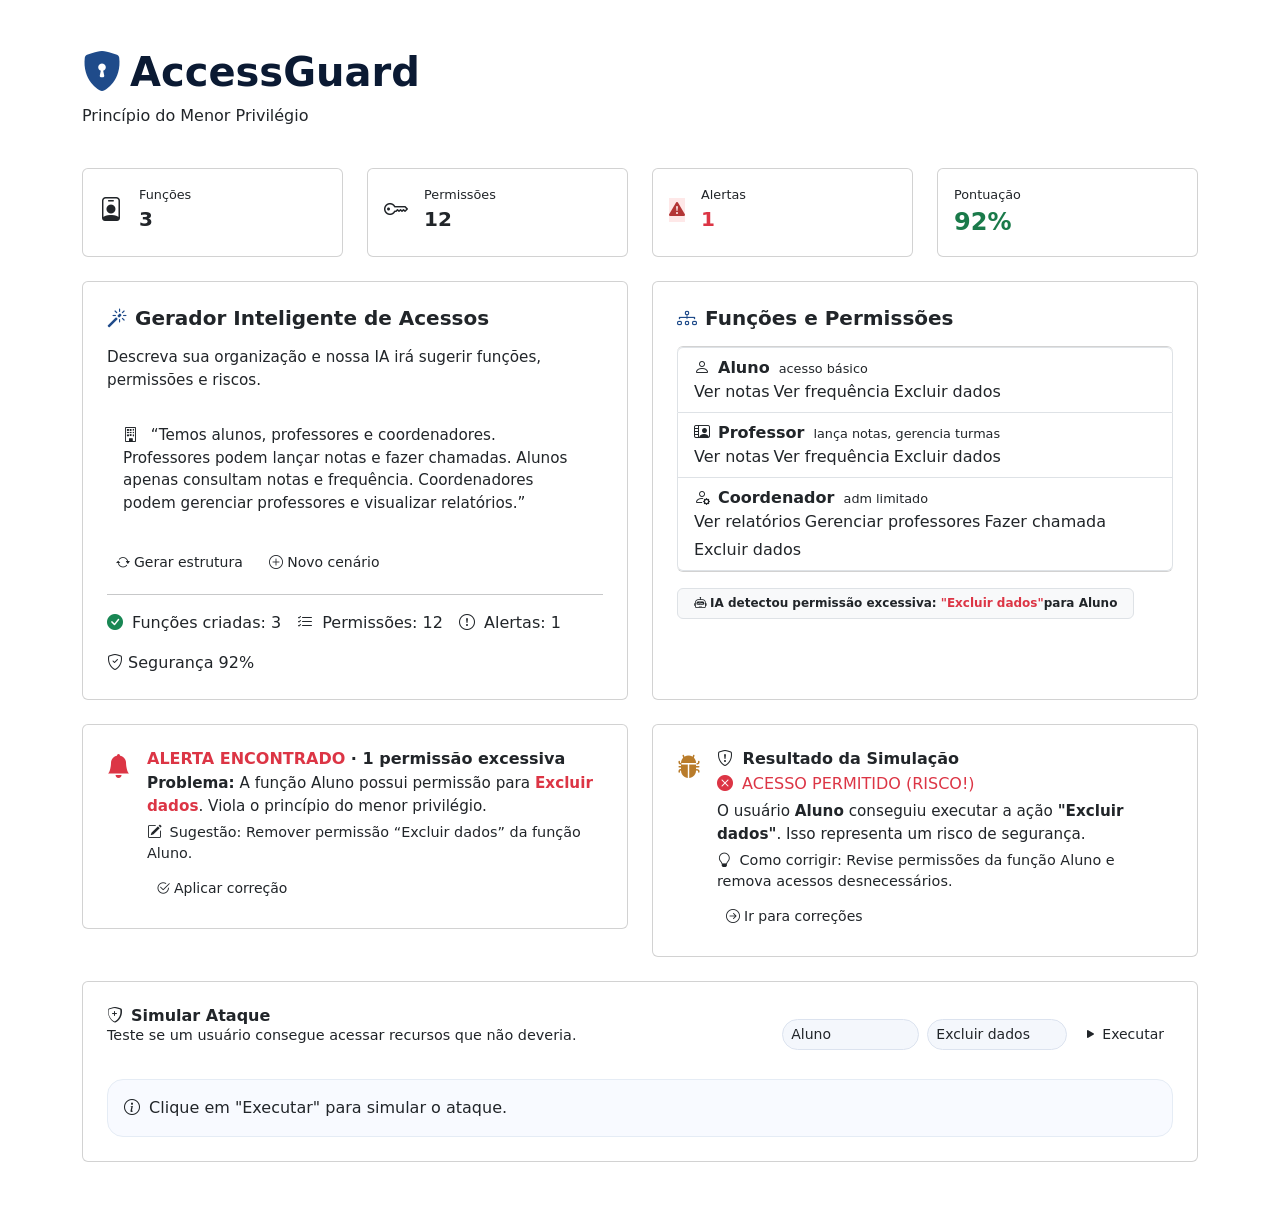
==== index.html @ 741db8fa "Add files via upload" ====
<!DOCTYPE html>
<html lang="pt-BR">
<head>
  <meta charset="UTF-8" />
  <meta name="viewport" content="width=device-width, initial-scale=1.0" />
  <title>AccessGuard</title>
  <link href="https://cdn.jsdelivr.net/npm/bootstrap@5.3.0-alpha1/dist/css/bootstrap.min.css" rel="stylesheet" />
  <link rel="stylesheet" href="https://cdn.jsdelivr.net/npm/bootstrap-icons@1.11.3/font/bootstrap-icons.min.css" />
  <link rel="stylesheet" href="css/style.css" />
</head>
<body>
  <div class="container py-4 py-md-5">

    <div class="d-flex flex-wrap align-items-center justify-content-between mb-4">
      <div>
        <h1 class="display-6 fw-bold" style="color: #0b1a33;">
          <i class="bi bi-shield-lock-fill me-2" style="color: #1f4b8a;"></i>AccessGuard
        </h1>
        <p class="text-muted-light">Princípio do Menor Privilégio</p>
      </div>
    </div>

    <div class="row g-3 g-md-4 mb-4">
      <div class="col-6 col-md-3">
        <div class="card p-3 h-100">
          <div class="d-flex align-items-center">
            <div class="icon-circle me-3"><i class="bi bi-person-badge fs-4"></i></div>
            <div><span class="text-muted-light d-block" style="font-size:0.8rem;">Funções</span><span class="fw-bold fs-5">3</span></div>
          </div>
        </div>
      </div>
      <div class="col-6 col-md-3">
        <div class="card p-3 h-100">
          <div class="d-flex align-items-center">
            <div class="icon-circle me-3"><i class="bi bi-key fs-4"></i></div>
            <div><span class="text-muted-light d-block" style="font-size:0.8rem;">Permissões</span><span class="fw-bold fs-5">12</span></div>
          </div>
        </div>
      </div>
      <div class="col-6 col-md-3">
        <div class="card p-3 h-100">
          <div class="d-flex align-items-center">
            <div class="icon-circle me-3" style="background: #fee8e8;"><i class="bi bi-exclamation-triangle-fill" style="color:#b33636;"></i></div>
            <div><span class="text-muted-light d-block" style="font-size:0.8rem;">Alertas</span><span class="fw-bold fs-5 text-danger">1</span></div>
          </div>
        </div>
      </div>
      <div class="col-6 col-md-3">
        <div class="card p-3 h-100 d-flex flex-row align-items-center justify-content-between">
          <div>
            <span class="text-muted-light d-block" style="font-size:0.8rem;">Pontuação</span>
            <span class="fw-bold fs-4" style="color: #1a7a4a;">92%</span>
          </div>
        </div>
      </div>
    </div>

    <div class="row g-3 g-md-4 mb-4">
      <div class="col-lg-6">
        <div class="card p-3 p-md-4 h-100">
          <h5 class="fw-bold mb-3"><i class="bi bi-magic me-2" style="color:#1f4b8a;"></i>Gerador Inteligente de Acessos</h5>
          <p class="text-muted-light" style="font-size:0.95rem;">Descreva sua organização e nossa IA irá sugerir funções, permissões e riscos.</p>
          <div class="bg-soft-primary p-3 rounded-4 mb-3">
            <p class="mb-0 fw-500" style="font-size:0.95rem;"><i class="bi bi-building me-2"></i> “Temos alunos, professores e coordenadores. Professores podem lançar notas e fazer chamadas. Alunos apenas consultam notas e frequência. Coordenadores podem gerenciar professores e visualizar relatórios.”</p>
          </div>
          <div class="d-flex flex-wrap gap-2">
            <button class="btn btn-primary-custom btn-sm" id="regenerateBtn"><i class="bi bi-arrow-repeat me-1"></i>Gerar estrutura</button>
            <button class="btn btn-outline-primary-custom btn-sm"><i class="bi bi-plus-circle"></i> Novo cenário</button>
          </div>
          <hr class="my-3">
          <div class="d-flex flex-wrap gap-2 gap-md-3">
            <span class="permission-badge"><i class="bi bi-check-circle-fill me-1 text-success"></i> Funções criadas: 3</span>
            <span class="permission-badge"><i class="bi bi-list-check me-1"></i> Permissões: 12</span>
            <span class="permission-badge danger"><i class="bi bi-exclamation-circle me-1"></i> Alertas: 1</span>
            <span class="permission-badge success"><i class="bi bi-shield-check"></i> Segurança 92%</span>
          </div>
        </div>
      </div>

      <div class="col-lg-6">
        <div class="card p-3 p-md-4 h-100">
          <h5 class="fw-bold mb-3"><i class="bi bi-diagram-3 me-2" style="color:#1f4b8a;"></i>Funções e Permissões</h5>
          <ul class="list-group">
            <li class="list-group-item d-flex flex-wrap justify-content-between align-items-center border-bottom-light">
              <span><i class="bi bi-person me-2"></i><strong>Aluno</strong> <span class="text-muted-light ms-1" style="font-size:0.8rem;">acesso básico</span></span>
              <span class="d-flex flex-wrap gap-1 mt-1 mt-sm-0">
                <span class="permission-badge">Ver notas</span>
                <span class="permission-badge">Ver frequência</span>
                <span class="permission-badge danger">Excluir dados</span>
              </span>
            </li>
            <li class="list-group-item d-flex flex-wrap justify-content-between align-items-center border-bottom-light">
              <span><i class="bi bi-person-video2 me-2"></i><strong>Professor</strong> <span class="text-muted-light ms-1" style="font-size:0.8rem;">lança notas, gerencia turmas</span></span>
              <span class="d-flex flex-wrap gap-1 mt-1 mt-sm-0">
                <span class="permission-badge">Ver notas</span>
                <span class="permission-badge">Ver frequência</span>
                <span class="permission-badge">Excluir dados</span>
              </span>
            </li>
            <li class="list-group-item d-flex flex-wrap justify-content-between align-items-center">
              <span><i class="bi bi-person-gear me-2"></i><strong>Coordenador</strong> <span class="text-muted-light ms-1" style="font-size:0.8rem;">adm limitado</span></span>
              <span class="d-flex flex-wrap gap-1 mt-1 mt-sm-0">
                <span class="permission-badge">Ver relatórios</span>
                <span class="permission-badge">Gerenciar professores</span>
                <span class="permission-badge">Fazer chamada</span>
                <span class="permission-badge danger">Excluir dados</span>
              </span>
            </li>
          </ul>
          <div class="mt-3">
            <span class="badge bg-light text-dark border px-3 py-2 d-inline-flex flex-wrap"><i class="bi bi-robot me-1"></i> IA detectou permissão excessiva: <span class="text-danger fw-500 ms-1">"Excluir dados"</span> para Aluno</span>
          </div>
        </div>
      </div>
    </div>

    <div class="row g-3 g-md-4 mb-4">
      <div class="col-md-6">
        <div class="card p-3 p-md-4 alert-card">
          <div class="d-flex align-items-start gap-3">
            <div><i class="bi bi-bell-fill text-danger fs-4"></i></div>
            <div>
              <h6 class="fw-bold mb-1"><span class="text-danger">ALERTA ENCONTRADO</span> · 1 permissão excessiva</h6>
              <p class="text-muted-light mb-1" style="font-size:0.95rem;"><strong>Problema:</strong> A função Aluno possui permissão para <span class="fw-bold text-danger">Excluir dados</span>. Viola o princípio do menor privilégio.</p>
              <p class="text-muted-light mb-2" style="font-size:0.9rem;"><i class="bi bi-pencil-square me-1"></i> Sugestão: Remover permissão “Excluir dados” da função Aluno.</p>
              <button class="btn btn-sm btn-outline-danger-custom"><i class="bi bi-check2-circle me-1"></i>Aplicar correção</button>
            </div>
          </div>
        </div>
      </div>

      <div class="col-md-6">
        <div class="card p-3 p-md-4 attack-sim">
          <div class="d-flex align-items-start gap-3">
            <div><i class="bi bi-bug-fill fs-4" style="color:#b97c2b;"></i></div>
            <div>
              <h6 class="fw-bold mb-1"><i class="bi bi-shield-exclamation me-1"></i> Resultado da Simulação</h6>
              <p class="text-danger fw-500 mb-1"><i class="bi bi-x-circle-fill me-1"></i> ACESSO PERMITIDO (RISCO!)</p>
              <p class="text-muted-light mb-1" style="font-size:0.95rem;">O usuário <strong>Aluno</strong> conseguiu executar a ação <strong>"Excluir dados"</strong>. Isso representa um risco de segurança.</p>
              <p class="text-muted-light mb-2" style="font-size:0.9rem;"><i class="bi bi-lightbulb me-1"></i> Como corrigir: Revise permissões da função Aluno e remova acessos desnecessários.</p>
              <button class="btn btn-sm btn-outline-primary-custom"><i class="bi bi-arrow-right-circle me-1"></i>Ir para correções</button>
            </div>
          </div>
        </div>
      </div>
    </div>

    <div class="card p-3 p-md-4 mt-4 bg-white">
      <div class="d-flex flex-wrap align-items-center justify-content-between gap-2">
        <div>
          <h6 class="fw-bold mb-0"><i class="bi bi-shield-plus me-2"></i>Simular Ataque</h6>
          <p class="text-muted-light" style="font-size:0.9rem;">Teste se um usuário consegue acessar recursos que não deveria.</p>
        </div>
        <div class="d-flex flex-wrap gap-2 align-items-center">
          <select class="form-select form-select-sm w-auto" id="userSelect" style="border-radius:40px;background:#f4f7fc;border:1px solid #dce3ef;">
            <option value="Aluno" selected>Aluno</option>
            <option value="Professor">Professor</option>
            <option value="Coordenador">Coordenador</option>
          </select>
          <select class="form-select form-select-sm w-auto" id="actionSelect" style="border-radius:40px;background:#f4f7fc;border:1px solid #dce3ef;">
            <option value="Excluir dados">Excluir dados</option>
            <option value="Editar notas">Editar notas</option>
            <option value="Ver relatórios">Ver relatórios</option>
          </select>
          <button class="btn btn-primary-custom btn-sm" id="simulateBtn"><i class="bi bi-play-fill me-1"></i>Executar</button>
        </div>
      </div>
      <div id="simulationFeedback" class="mt-3 p-3 rounded-4" style="background: #f8faff; border:1px solid #e5ecf5;">
        <span class="text-muted-light"><i class="bi bi-info-circle me-1"></i> Clique em "Executar" para simular o ataque.</span>
      </div>
    </div>

  <script src="js/main.js"></script>
</body>
</html>
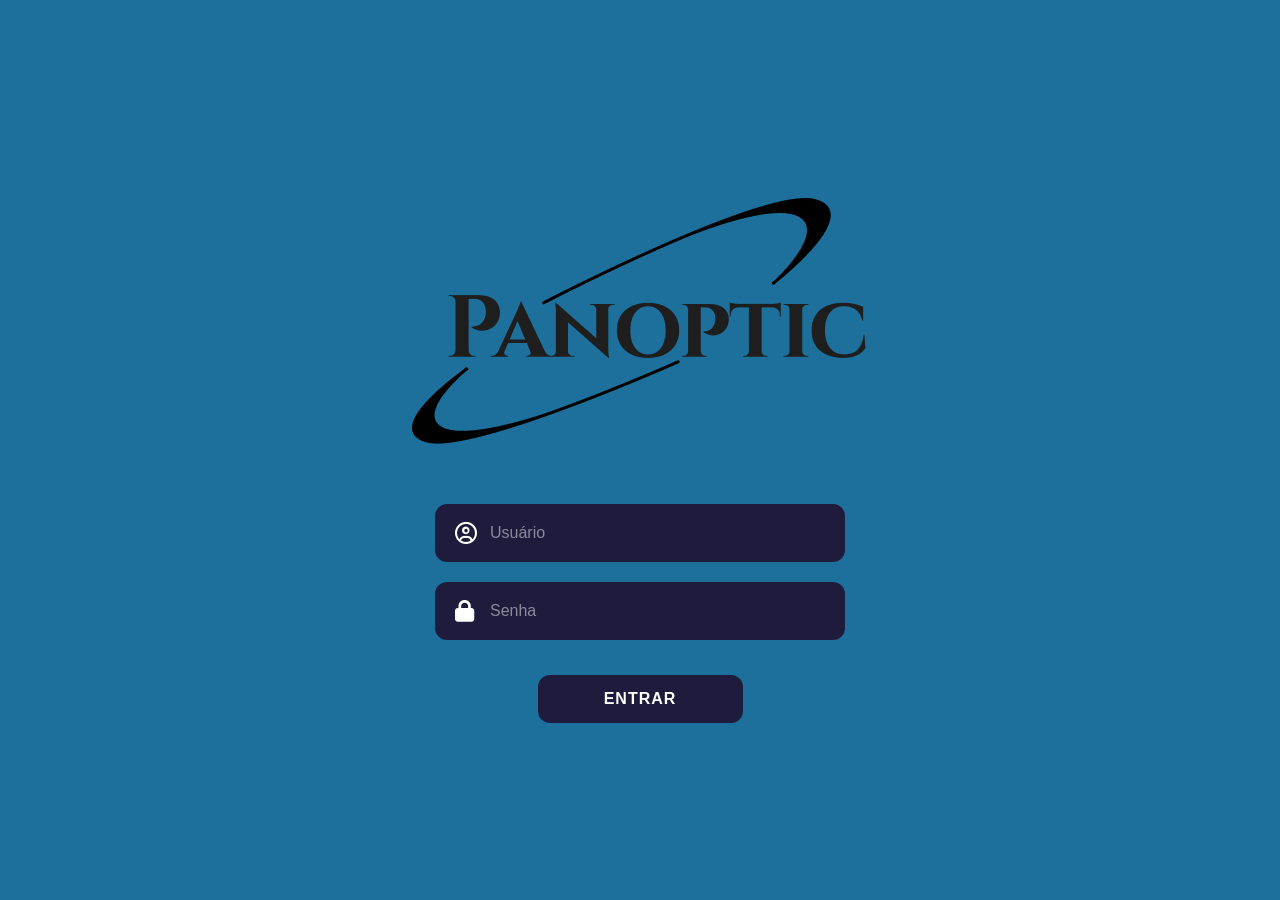
==== commit 5f1d1dcc: "Add files via upload" ====
--- a/index.html
+++ b/index.html
@@ -1,175 +1,43 @@
 <!DOCTYPE html>
 <html lang="pt-BR">
 <head>
-  <meta charset="UTF-8" />
-  <meta name="viewport" content="width=device-width, initial-scale=1.0" />
-  <title>AccessGuard</title>
-  <link href="https://cdn.jsdelivr.net/npm/bootstrap@5.3.0-alpha1/dist/css/bootstrap.min.css" rel="stylesheet" />
-  <link rel="stylesheet" href="https://cdn.jsdelivr.net/npm/bootstrap-icons@1.11.3/font/bootstrap-icons.min.css" />
-  <link rel="stylesheet" href="css/style.css" />
+    <meta charset="UTF-8">
+    <meta name="viewport" content="width=device-width, initial-scale=1.0">
+    <title>Tela de Login</title>
+    <link rel="stylesheet" href="css/login.css">
+    <!-- Importando ícones para o projeto -->
+    <link rel="stylesheet" href="https://cdnjs.cloudflare.com/ajax/libs/font-awesome/6.4.0/css/all.min.css">
 </head>
 <body>
-  <div class="container py-4 py-md-5">
 
-    <div class="d-flex flex-wrap align-items-center justify-content-between mb-4">
-      <div>
-        <h1 class="display-6 fw-bold" style="color: #0b1a33;">
-          <i class="bi bi-shield-lock-fill me-2" style="color: #1f4b8a;"></i>AccessGuard
-        </h1>
-        <p class="text-muted-light">Princípio do Menor Privilégio</p>
-      </div>
+    <div class="login-container">
+        
+        <!-- Espaço para o Logo -->
+        <div class="logo-area">
+            <div class="logo-placeholder">
+                <img src="img/logo.png" alt="" srcset="">
+            </div>
+        </div>
+
+        <form id="loginForm" class="login-form">
+            
+            <div class="input-group">
+                <i class="fa-regular fa-circle-user icon"></i>
+                <input type="text" id="username" placeholder=" " required>
+                <label for="username">Usuário</label>
+            </div>
+
+            <div class="input-group">
+                <i class="fa-solid fa-lock icon"></i>
+                <input type="password" id="password" placeholder=" " required>
+                <label for="password">Senha</label>
+            </div>
+
+            <button type="submit" class="btn-entrar">ENTRAR</button>
+
+        </form>
     </div>
 
-    <div class="row g-3 g-md-4 mb-4">
-      <div class="col-6 col-md-3">
-        <div class="card p-3 h-100">
-          <div class="d-flex align-items-center">
-            <div class="icon-circle me-3"><i class="bi bi-person-badge fs-4"></i></div>
-            <div><span class="text-muted-light d-block" style="font-size:0.8rem;">Funções</span><span class="fw-bold fs-5">3</span></div>
-          </div>
-        </div>
-      </div>
-      <div class="col-6 col-md-3">
-        <div class="card p-3 h-100">
-          <div class="d-flex align-items-center">
-            <div class="icon-circle me-3"><i class="bi bi-key fs-4"></i></div>
-            <div><span class="text-muted-light d-block" style="font-size:0.8rem;">Permissões</span><span class="fw-bold fs-5">12</span></div>
-          </div>
-        </div>
-      </div>
-      <div class="col-6 col-md-3">
-        <div class="card p-3 h-100">
-          <div class="d-flex align-items-center">
-            <div class="icon-circle me-3" style="background: #fee8e8;"><i class="bi bi-exclamation-triangle-fill" style="color:#b33636;"></i></div>
-            <div><span class="text-muted-light d-block" style="font-size:0.8rem;">Alertas</span><span class="fw-bold fs-5 text-danger">1</span></div>
-          </div>
-        </div>
-      </div>
-      <div class="col-6 col-md-3">
-        <div class="card p-3 h-100 d-flex flex-row align-items-center justify-content-between">
-          <div>
-            <span class="text-muted-light d-block" style="font-size:0.8rem;">Pontuação</span>
-            <span class="fw-bold fs-4" style="color: #1a7a4a;">92%</span>
-          </div>
-        </div>
-      </div>
-    </div>
-
-    <div class="row g-3 g-md-4 mb-4">
-      <div class="col-lg-6">
-        <div class="card p-3 p-md-4 h-100">
-          <h5 class="fw-bold mb-3"><i class="bi bi-magic me-2" style="color:#1f4b8a;"></i>Gerador Inteligente de Acessos</h5>
-          <p class="text-muted-light" style="font-size:0.95rem;">Descreva sua organização e nossa IA irá sugerir funções, permissões e riscos.</p>
-          <div class="bg-soft-primary p-3 rounded-4 mb-3">
-            <p class="mb-0 fw-500" style="font-size:0.95rem;"><i class="bi bi-building me-2"></i> “Temos alunos, professores e coordenadores. Professores podem lançar notas e fazer chamadas. Alunos apenas consultam notas e frequência. Coordenadores podem gerenciar professores e visualizar relatórios.”</p>
-          </div>
-          <div class="d-flex flex-wrap gap-2">
-            <button class="btn btn-primary-custom btn-sm" id="regenerateBtn"><i class="bi bi-arrow-repeat me-1"></i>Gerar estrutura</button>
-            <button class="btn btn-outline-primary-custom btn-sm"><i class="bi bi-plus-circle"></i> Novo cenário</button>
-          </div>
-          <hr class="my-3">
-          <div class="d-flex flex-wrap gap-2 gap-md-3">
-            <span class="permission-badge"><i class="bi bi-check-circle-fill me-1 text-success"></i> Funções criadas: 3</span>
-            <span class="permission-badge"><i class="bi bi-list-check me-1"></i> Permissões: 12</span>
-            <span class="permission-badge danger"><i class="bi bi-exclamation-circle me-1"></i> Alertas: 1</span>
-            <span class="permission-badge success"><i class="bi bi-shield-check"></i> Segurança 92%</span>
-          </div>
-        </div>
-      </div>
-
-      <div class="col-lg-6">
-        <div class="card p-3 p-md-4 h-100">
-          <h5 class="fw-bold mb-3"><i class="bi bi-diagram-3 me-2" style="color:#1f4b8a;"></i>Funções e Permissões</h5>
-          <ul class="list-group">
-            <li class="list-group-item d-flex flex-wrap justify-content-between align-items-center border-bottom-light">
-              <span><i class="bi bi-person me-2"></i><strong>Aluno</strong> <span class="text-muted-light ms-1" style="font-size:0.8rem;">acesso básico</span></span>
-              <span class="d-flex flex-wrap gap-1 mt-1 mt-sm-0">
-                <span class="permission-badge">Ver notas</span>
-                <span class="permission-badge">Ver frequência</span>
-                <span class="permission-badge danger">Excluir dados</span>
-              </span>
-            </li>
-            <li class="list-group-item d-flex flex-wrap justify-content-between align-items-center border-bottom-light">
-              <span><i class="bi bi-person-video2 me-2"></i><strong>Professor</strong> <span class="text-muted-light ms-1" style="font-size:0.8rem;">lança notas, gerencia turmas</span></span>
-              <span class="d-flex flex-wrap gap-1 mt-1 mt-sm-0">
-                <span class="permission-badge">Ver notas</span>
-                <span class="permission-badge">Ver frequência</span>
-                <span class="permission-badge">Excluir dados</span>
-              </span>
-            </li>
-            <li class="list-group-item d-flex flex-wrap justify-content-between align-items-center">
-              <span><i class="bi bi-person-gear me-2"></i><strong>Coordenador</strong> <span class="text-muted-light ms-1" style="font-size:0.8rem;">adm limitado</span></span>
-              <span class="d-flex flex-wrap gap-1 mt-1 mt-sm-0">
-                <span class="permission-badge">Ver relatórios</span>
-                <span class="permission-badge">Gerenciar professores</span>
-                <span class="permission-badge">Fazer chamada</span>
-                <span class="permission-badge danger">Excluir dados</span>
-              </span>
-            </li>
-          </ul>
-          <div class="mt-3">
-            <span class="badge bg-light text-dark border px-3 py-2 d-inline-flex flex-wrap"><i class="bi bi-robot me-1"></i> IA detectou permissão excessiva: <span class="text-danger fw-500 ms-1">"Excluir dados"</span> para Aluno</span>
-          </div>
-        </div>
-      </div>
-    </div>
-
-    <div class="row g-3 g-md-4 mb-4">
-      <div class="col-md-6">
-        <div class="card p-3 p-md-4 alert-card">
-          <div class="d-flex align-items-start gap-3">
-            <div><i class="bi bi-bell-fill text-danger fs-4"></i></div>
-            <div>
-              <h6 class="fw-bold mb-1"><span class="text-danger">ALERTA ENCONTRADO</span> · 1 permissão excessiva</h6>
-              <p class="text-muted-light mb-1" style="font-size:0.95rem;"><strong>Problema:</strong> A função Aluno possui permissão para <span class="fw-bold text-danger">Excluir dados</span>. Viola o princípio do menor privilégio.</p>
-              <p class="text-muted-light mb-2" style="font-size:0.9rem;"><i class="bi bi-pencil-square me-1"></i> Sugestão: Remover permissão “Excluir dados” da função Aluno.</p>
-              <button class="btn btn-sm btn-outline-danger-custom"><i class="bi bi-check2-circle me-1"></i>Aplicar correção</button>
-            </div>
-          </div>
-        </div>
-      </div>
-
-      <div class="col-md-6">
-        <div class="card p-3 p-md-4 attack-sim">
-          <div class="d-flex align-items-start gap-3">
-            <div><i class="bi bi-bug-fill fs-4" style="color:#b97c2b;"></i></div>
-            <div>
-              <h6 class="fw-bold mb-1"><i class="bi bi-shield-exclamation me-1"></i> Resultado da Simulação</h6>
-              <p class="text-danger fw-500 mb-1"><i class="bi bi-x-circle-fill me-1"></i> ACESSO PERMITIDO (RISCO!)</p>
-              <p class="text-muted-light mb-1" style="font-size:0.95rem;">O usuário <strong>Aluno</strong> conseguiu executar a ação <strong>"Excluir dados"</strong>. Isso representa um risco de segurança.</p>
-              <p class="text-muted-light mb-2" style="font-size:0.9rem;"><i class="bi bi-lightbulb me-1"></i> Como corrigir: Revise permissões da função Aluno e remova acessos desnecessários.</p>
-              <button class="btn btn-sm btn-outline-primary-custom"><i class="bi bi-arrow-right-circle me-1"></i>Ir para correções</button>
-            </div>
-          </div>
-        </div>
-      </div>
-    </div>
-
-    <div class="card p-3 p-md-4 mt-4 bg-white">
-      <div class="d-flex flex-wrap align-items-center justify-content-between gap-2">
-        <div>
-          <h6 class="fw-bold mb-0"><i class="bi bi-shield-plus me-2"></i>Simular Ataque</h6>
-          <p class="text-muted-light" style="font-size:0.9rem;">Teste se um usuário consegue acessar recursos que não deveria.</p>
-        </div>
-        <div class="d-flex flex-wrap gap-2 align-items-center">
-          <select class="form-select form-select-sm w-auto" id="userSelect" style="border-radius:40px;background:#f4f7fc;border:1px solid #dce3ef;">
-            <option value="Aluno" selected>Aluno</option>
-            <option value="Professor">Professor</option>
-            <option value="Coordenador">Coordenador</option>
-          </select>
-          <select class="form-select form-select-sm w-auto" id="actionSelect" style="border-radius:40px;background:#f4f7fc;border:1px solid #dce3ef;">
-            <option value="Excluir dados">Excluir dados</option>
-            <option value="Editar notas">Editar notas</option>
-            <option value="Ver relatórios">Ver relatórios</option>
-          </select>
-          <button class="btn btn-primary-custom btn-sm" id="simulateBtn"><i class="bi bi-play-fill me-1"></i>Executar</button>
-        </div>
-      </div>
-      <div id="simulationFeedback" class="mt-3 p-3 rounded-4" style="background: #f8faff; border:1px solid #e5ecf5;">
-        <span class="text-muted-light"><i class="bi bi-info-circle me-1"></i> Clique em "Executar" para simular o ataque.</span>
-      </div>
-    </div>
-
-  <script src="js/main.js"></script>
+    <script src="js/login.js"></script>
 </body>
 </html>
--- a/css/login.css
+++ b/css/login.css
@@ -0,0 +1,147 @@
+* {
+    margin: 0;
+    padding: 0;
+    box-sizing: border-box;
+    font-family: -apple-system, BlinkMacSystemFont, "Segoe UI", Roboto, Helvetica, Arial, sans-serif;
+}
+
+body {
+    background-color: #1d6f9c;
+    height: 100vh;
+    display: flex;
+    justify-content: center;
+    align-items: center;
+}
+
+.login-container {
+    width: 100%;
+    max-width: 450px;
+    padding: 20px;
+    display: flex;
+    flex-direction: column;
+    align-items: center;
+}
+
+.logo-area {
+    margin-bottom: 40px;
+    text-align: center;
+}
+
+.logo-placeholder {
+    padding: 20px 40px;
+    border-radius: 12px;
+    color: #ffffff;
+    font-size: 24px;
+    font-weight: bold;
+    display: flex;
+    align-items: center;
+    gap: 10px;
+    letter-spacing: 1px;
+}
+
+.logo-placeholder i {
+    font-size: 32px;
+}
+
+.login-form {
+    width: 100%;
+    display: flex;
+    flex-direction: column;
+    gap: 20px;
+}
+
+.input-group {
+    position: relative;
+    width: 100%;
+}
+
+.input-group input {
+    width: 100%;
+    padding: 18px 20px 18px 55px;
+    background-color: #1e1b3d;
+    border: 2px solid transparent;
+    border-radius: 12px;
+    color: #ffffff;
+    font-size: 16px;
+    outline: none;
+    transition: all 0.3s ease;
+}
+
+.input-group input:focus {
+    border-color: #ffffff;
+    background-color: #2a2553;
+}
+
+.input-group input::placeholder {
+    color: transparent; 
+}
+
+.input-group label {
+    position: absolute;
+    left: 55px;
+    top: 50%;
+    transform: translateY(-50%);
+    color: #8a8a9b;
+    font-size: 16px;
+    pointer-events: none;
+    transition: 0.3s ease;
+}
+
+.input-group input:focus ~ label,
+.input-group input:not(:placeholder-shown) ~ label {
+    top: -10px;
+    left: 20px;
+    background-color: #1d6f9c;
+    padding: 0 5px;
+    font-size: 12px;
+    color: #ffffff;
+    font-weight: bold;
+}
+
+.input-group .icon {
+    position: absolute;
+    left: 20px;
+    top: 50%;
+    transform: translateY(-50%);
+    color: #ffffff;
+    font-size: 22px;
+    transition: 0.3s ease;
+}
+
+.input-group input:focus ~ .icon {
+    color: #aec6cf;
+}
+
+.btn-entrar {
+    width: 50%;
+    align-self: center;
+    padding: 15px 0;
+    margin-top: 15px;
+    background-color: #1e1b3d;
+    color: #ffffff;
+    border: none;
+    border-radius: 12px;
+    font-size: 16px;
+    font-weight: 700;
+    cursor: pointer;
+    transition: background-color 0.3s ease, transform 0.1s ease;
+    letter-spacing: 1px;
+}
+
+.btn-entrar:hover {
+    background-color: #2a2553;
+}
+
+.btn-entrar:active {
+    transform: scale(0.95);
+}
+
+@media (max-width: 480px) {
+    .btn-entrar {
+        width: 80%;
+    }
+    .logo-placeholder {
+        padding: 15px 30px;
+        font-size: 20px;
+    }
+}
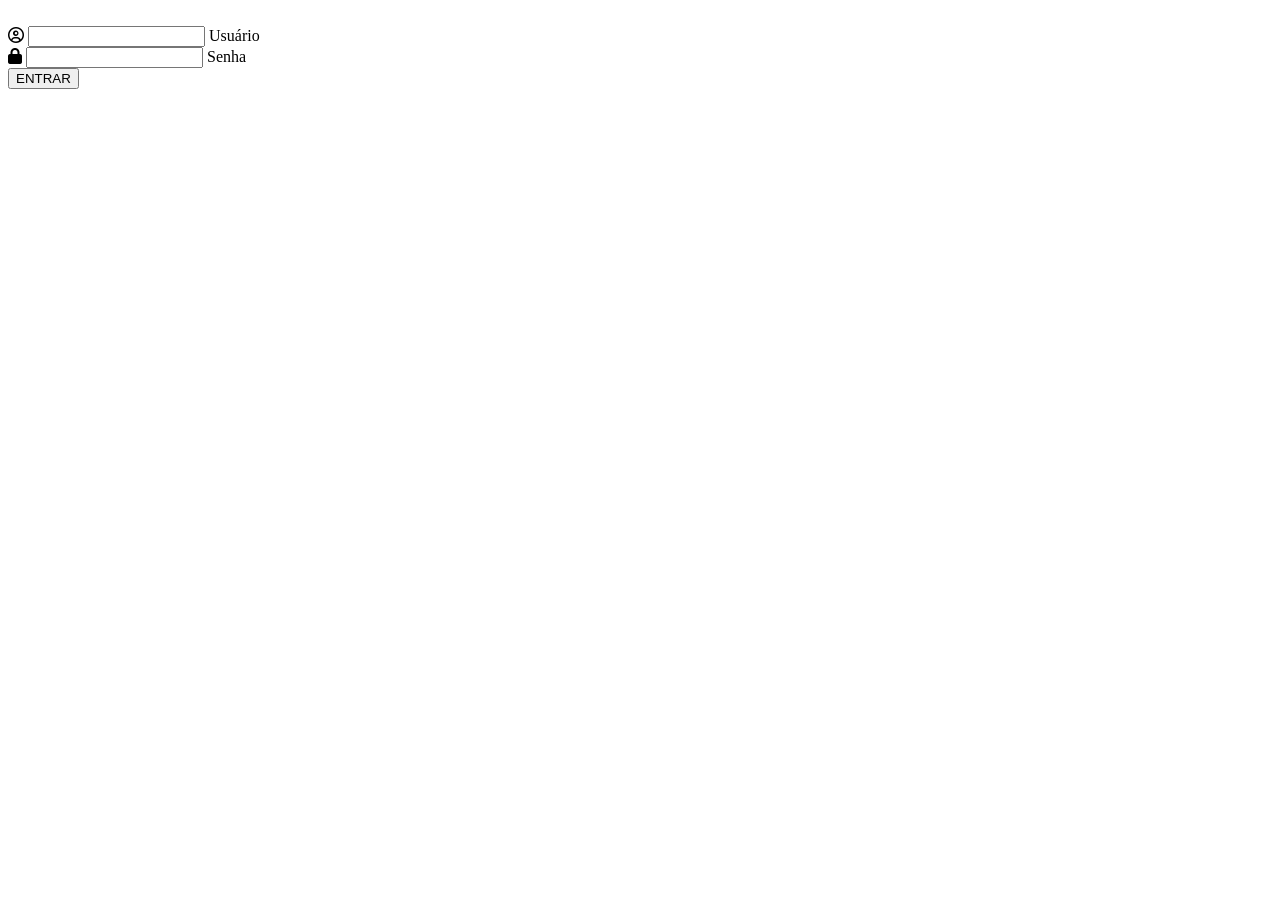
==== commit 8d7e7c6c: "Add files via upload" ====
--- a/index.html
+++ b/index.html
@@ -3,19 +3,17 @@
 <head>
     <meta charset="UTF-8">
     <meta name="viewport" content="width=device-width, initial-scale=1.0">
-    <title>Tela de Login</title>
+    <title>Panoptic | Login</title>
     <link rel="stylesheet" href="css/login.css">
-    <!-- Importando ícones para o projeto -->
     <link rel="stylesheet" href="https://cdnjs.cloudflare.com/ajax/libs/font-awesome/6.4.0/css/all.min.css">
 </head>
 <body>
 
     <div class="login-container">
         
-        <!-- Espaço para o Logo -->
         <div class="logo-area">
             <div class="logo-placeholder">
-                <img src="img/logo.png" alt="" srcset="">
+                <img src="img/Vector.png" alt="" srcset="">
             </div>
         </div>
 
